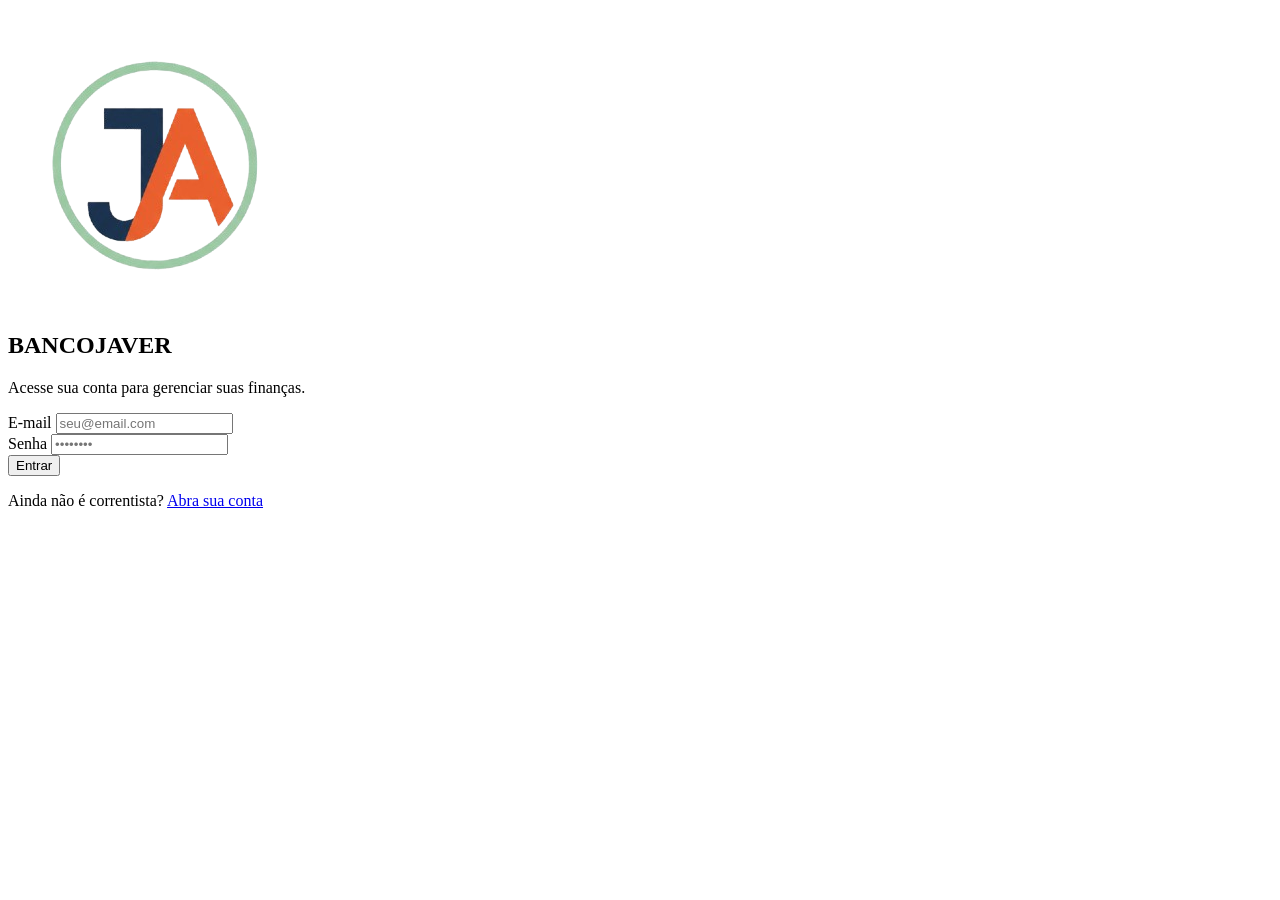
==== Banco Javer/frontend/pages/index.html @ 08012b6c "estruturando o html para receber a estilização da pagina de login" ====
<!DOCTYPE html>
<html lang="pt-br">
<head>
    <meta charset="UTF-8">
    <meta name="viewport" content="width=device-width, initial-scale=1.0">
    <title>Banco JAVER | Login</title>
    <link rel="stylesheet" href="../styles/global.css">
    <link rel="stylesheet" href="../styles/login.css">
</head>
<body>
    <main class="login-container">
        <section class="login-card">
            <div class="login-header">
                <div class="logo-wrapper">
                    <img src="../images/logo.png" alt="Logo Javer" class="main-logo">
                </div>
                <h1>BANCO<span>JAVER</span></h1>
                <p>Acesse sua conta para gerenciar suas finanças.</p>
            </div>

            <form id="login-form">
                <div class="input-group">
                    <label for="email">E-mail</label>
                    <input type="email" id="email" placeholder="seu@email.com" required>
                </div>

                <div class="input-group">
                    <label for="password">Senha</label>
                    <input type="password" id="password" placeholder="••••••••" required>
                </div>

                <div id="error-message" class="error-text"></div>

                <button type="submit" class="btn-login">Entrar</button>
            </form>

            <div class="login-footer">
                <p>Ainda não é correntista? <a href="signup.html">Abra sua conta</a></p>
            </div>
        </section>
    </main>

    <!-- O JS virá depois para fazermos a integração -->
    <script src="js/login.js"></script>
</body>
</html>
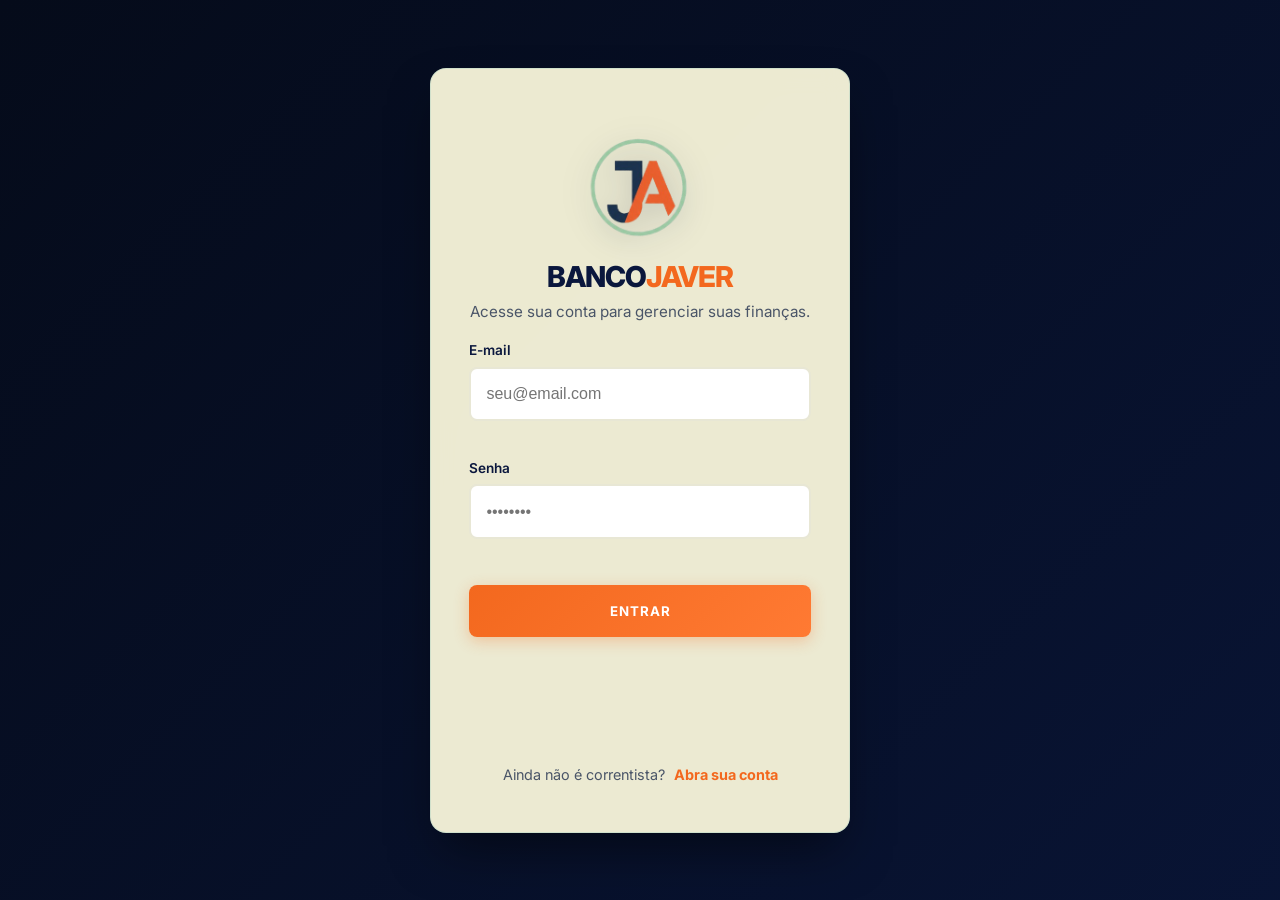
==== commit e196ca2f: "atualizando para suportar mensagens de erros" ====
--- a/Banco Javer/frontend/pages/index.html
+++ b/Banco Javer/frontend/pages/index.html
@@ -6,6 +6,7 @@
     <title>Banco JAVER | Login</title>
     <link rel="stylesheet" href="../styles/global.css">
     <link rel="stylesheet" href="../styles/login.css">
+    <script src="../js/login.js"></script>
 </head>
 <body>
     <main class="login-container">
@@ -18,18 +19,20 @@
                 <p>Acesse sua conta para gerenciar suas finanças.</p>
             </div>
 
-            <form id="login-form">
+            <form id="login-form" novalidate>
                 <div class="input-group">
                     <label for="email">E-mail</label>
                     <input type="email" id="email" placeholder="seu@email.com" required>
+                    <span class="field-error" id="email-error"></span>
                 </div>
 
                 <div class="input-group">
                     <label for="password">Senha</label>
                     <input type="password" id="password" placeholder="••••••••" required>
+                    <span class="field-error" id="password-error"></span>
                 </div>
 
-                <div id="error-message" class="error-text"></div>
+                <div id="form-error" class="error-general"></div>
 
                 <button type="submit" class="btn-login">Entrar</button>
             </form>
@@ -39,8 +42,5 @@
             </div>
         </section>
     </main>
-
-    <!-- O JS virá depois para fazermos a integração -->
-    <script src="js/login.js"></script>
 </body>
 </html>
--- a/Banco Javer/frontend/styles/global.css
+++ b/Banco Javer/frontend/styles/global.css
@@ -0,0 +1,56 @@
+@import url('https://fonts.googleapis.com/css2?family=Inter:wght@300;400;600;700&display=swap');
+
+:root {
+    --primary-navy: #0a173d;      
+    --secondary-orange: #f3681e;   
+    --accent-yellow: #fce210;      
+    --bg-cream: #f9f7dc;           
+    --success-mint: #a6cfc0;       
+
+    --text-main: #0a173d;
+    --text-muted: #4a5568;
+    --white: #ffffff;
+    --error-red: #e53e3e;
+
+    --radius-sm: 4px;
+    --radius-md: 8px;
+    --radius-lg: 16px;
+    --shadow: 0 4px 6px -1px rgba(0, 0, 0, 0.1), 0 2px 4px -1px rgba(0, 0, 0, 0.06);
+    --transition: all 0.3s ease;
+}
+
+* {
+    margin: 0;
+    padding: 0;
+    box-sizing: border-box;
+}
+
+body {
+    font-family: 'Inter', sans-serif;
+    background-color: var(--bg-cream);
+    color: var(--text-main);
+    line-height: 1.6;
+    overflow-x: hidden;
+}
+
+.container {
+    max-width: 1200px;
+    margin: 0 auto;
+    padding: 0 20px;
+}
+
+button {
+    cursor: pointer;
+    border: none;
+    font-family: 'Inter', sans-serif;
+    transition: var(--transition);
+}
+
+a {
+    text-decoration: none;
+    color: inherit;
+}
+
+ul {
+    list-style: none;
+}
--- a/Banco Javer/frontend/styles/login.css
+++ b/Banco Javer/frontend/styles/login.css
@@ -0,0 +1,214 @@
+.login-container {
+    height: 100vh;
+    display: flex;
+    align-items: center;
+    justify-content: center;
+    background: linear-gradient(-45deg, #0a173d, #162a5e, #0a173d, #050b1a);
+    background-size: 400% 400%;
+    animation: gradientBG 15s ease infinite;
+    position: relative;
+    overflow: hidden;
+    padding: 2vh;
+}
+
+@keyframes gradientBG {
+    0% { background-position: 0% 50%; }
+    50% { background-position: 100% 50%; }
+    100% { background-position: 0% 50%; }
+}
+
+.login-card {
+    background-color: rgba(249, 247, 220, 0.95); /* Creme */
+    padding: 5vh 3vw;
+    border-radius: var(--radius-lg);
+    width: 95%;
+    max-width: 420px;
+    height: 85vh;
+    display: flex;
+    flex-direction: column;
+    justify-content: space-between;
+    align-items: center;
+    box-shadow: 0 25px 50px -12px rgba(0, 0, 0, 0.5);
+    backdrop-filter: blur(12px);
+    border: 1px solid rgba(166, 207, 192, 0.4);
+    z-index: 10;
+    overflow: hidden;
+    animation: cardAppear 0.8s cubic-bezier(0.22, 1, 0.36, 1);
+}
+
+@keyframes cardAppear {
+    from { opacity: 0; transform: translateY(40px); }
+    to { opacity: 1; transform: translateY(0); }
+}
+
+.login-header {
+    text-align: center;
+    width: 100%;
+}
+
+.logo-wrapper {
+    display: inline-block;
+    margin-bottom: 1vh;
+}
+
+.main-logo {
+    max-height: 18vh;
+    width: auto;
+    max-width: 140px;
+    filter: drop-shadow(0 5px 15px rgba(10, 23, 61, 0.2));
+    animation: logoFloat 4s ease-in-out infinite;
+    transition: var(--transition);
+    border-radius: 50%;
+}
+
+@keyframes logoFloat {
+    0%, 100% { transform: translateY(0); }
+    50% { transform: translateY(-1vh); }
+}
+
+.login-header h1 {
+    font-size: clamp(1.2rem, 4vh, 1.8rem);
+    font-weight: 800;
+    color: var(--primary-navy);
+    letter-spacing: -1px;
+    text-transform: uppercase;
+    margin-top: -1rem;
+}
+
+.login-header h1 span {
+    color: var(--secondary-orange);
+}
+
+.login-header p {
+    color: var(--text-muted);
+    font-size: clamp(0.75rem, 2vh, 0.95rem);
+    margin-bottom: 1rem;
+}
+
+#login-form {
+    width: 100%;
+    display: flex;
+    flex-direction: column;
+    gap: 2vh; 
+}
+
+.input-group label {
+    display: block;
+    font-weight: 600;
+    margin-bottom: 0.5vh;
+    font-size: 0.85rem;
+    color: var(--primary-navy);
+}
+
+.input-group input {
+    width: 100%;
+    padding: 1.8vh 15px;
+    border: 2px solid #e8e7d5;
+    background-color: var(--white);
+    border-radius: var(--radius-md);
+    font-size: 1rem;
+    transition: all 0.3s ease;
+}
+
+.input-group input:focus {
+    border-color: var(--secondary-orange);
+    box-shadow: 0 0 0 4px rgba(243, 104, 30, 0.1);
+    outline: none;
+}
+
+.btn-login {
+    width: 100%;
+    padding: 2vh;
+    background: linear-gradient(135deg, var(--secondary-orange) 0%, #ff7a33 100%);
+    color: var(--white);
+    font-weight: 700;
+    text-transform: uppercase;
+    letter-spacing: 1px;
+    border-radius: var(--radius-md);
+    margin-top: 1vh;
+    position: relative;
+    overflow: hidden;
+    box-shadow: 0 4px 15px rgba(243, 104, 30, 0.3);
+}
+
+.btn-login::after {
+    content: '';
+    position: absolute;
+    top: -50%;
+    left: -60%;
+    width: 20%;
+    height: 200%;
+    background: rgba(255, 255, 255, 0.3);
+    transform: rotate(30deg);
+    transition: all 0.6s cubic-bezier(0.19, 1, 0.22, 1);
+}
+
+.btn-login:hover::after {
+    left: 120%;
+}
+
+.btn-login:hover {
+    transform: translateY(-2px);
+    box-shadow: 0 6px 20px rgba(243, 104, 30, 0.4);
+}
+
+.login-footer {
+    text-align: center;
+    font-size: clamp(0.7rem, 1.8vh, 0.9rem);
+    color: var(--text-muted);
+    width: 100%;
+    margin-top: auto;
+    padding-top: 2vh;
+}
+
+.login-footer a {
+    color: var(--secondary-orange);
+    font-weight: 700;
+    margin-left: 5px;
+}
+
+.error-text {
+    color: var(--error-red);
+    font-size: 0.8rem;
+    font-weight: 600;
+    text-align: center;
+    min-height: 2vh;
+}
+
+@media (max-height: 500px) {
+    .main-logo { max-height: 10vh; }
+    .login-header h1 { font-size: 1rem; }
+    #login-form { gap: 1vh; }
+}
+
+.input-group input.error {
+    border-color: var(--error-red) !important;
+    background-color: rgba(229, 62, 62, 0.05);
+}
+
+.field-error {
+    color: var(--error-red);
+    font-size: 0.75rem;
+    font-weight: 600;
+    margin-top: 4px;
+    display: block;
+    min-height: 15px;
+    opacity: 0;
+    transition: opacity 0.3s ease;
+}
+
+.field-error.active {
+    opacity: 1;
+}
+
+.error-general {
+    background-color: rgba(229, 62, 62, 0.1);
+    color: var(--error-red);
+    padding: 10px;
+    border-radius: var(--radius-md);
+    font-size: 0.85rem;
+    text-align: center;
+    margin-bottom: 15px;
+    display: none; 
+    border: 1px solid var(--error-red);
+}
